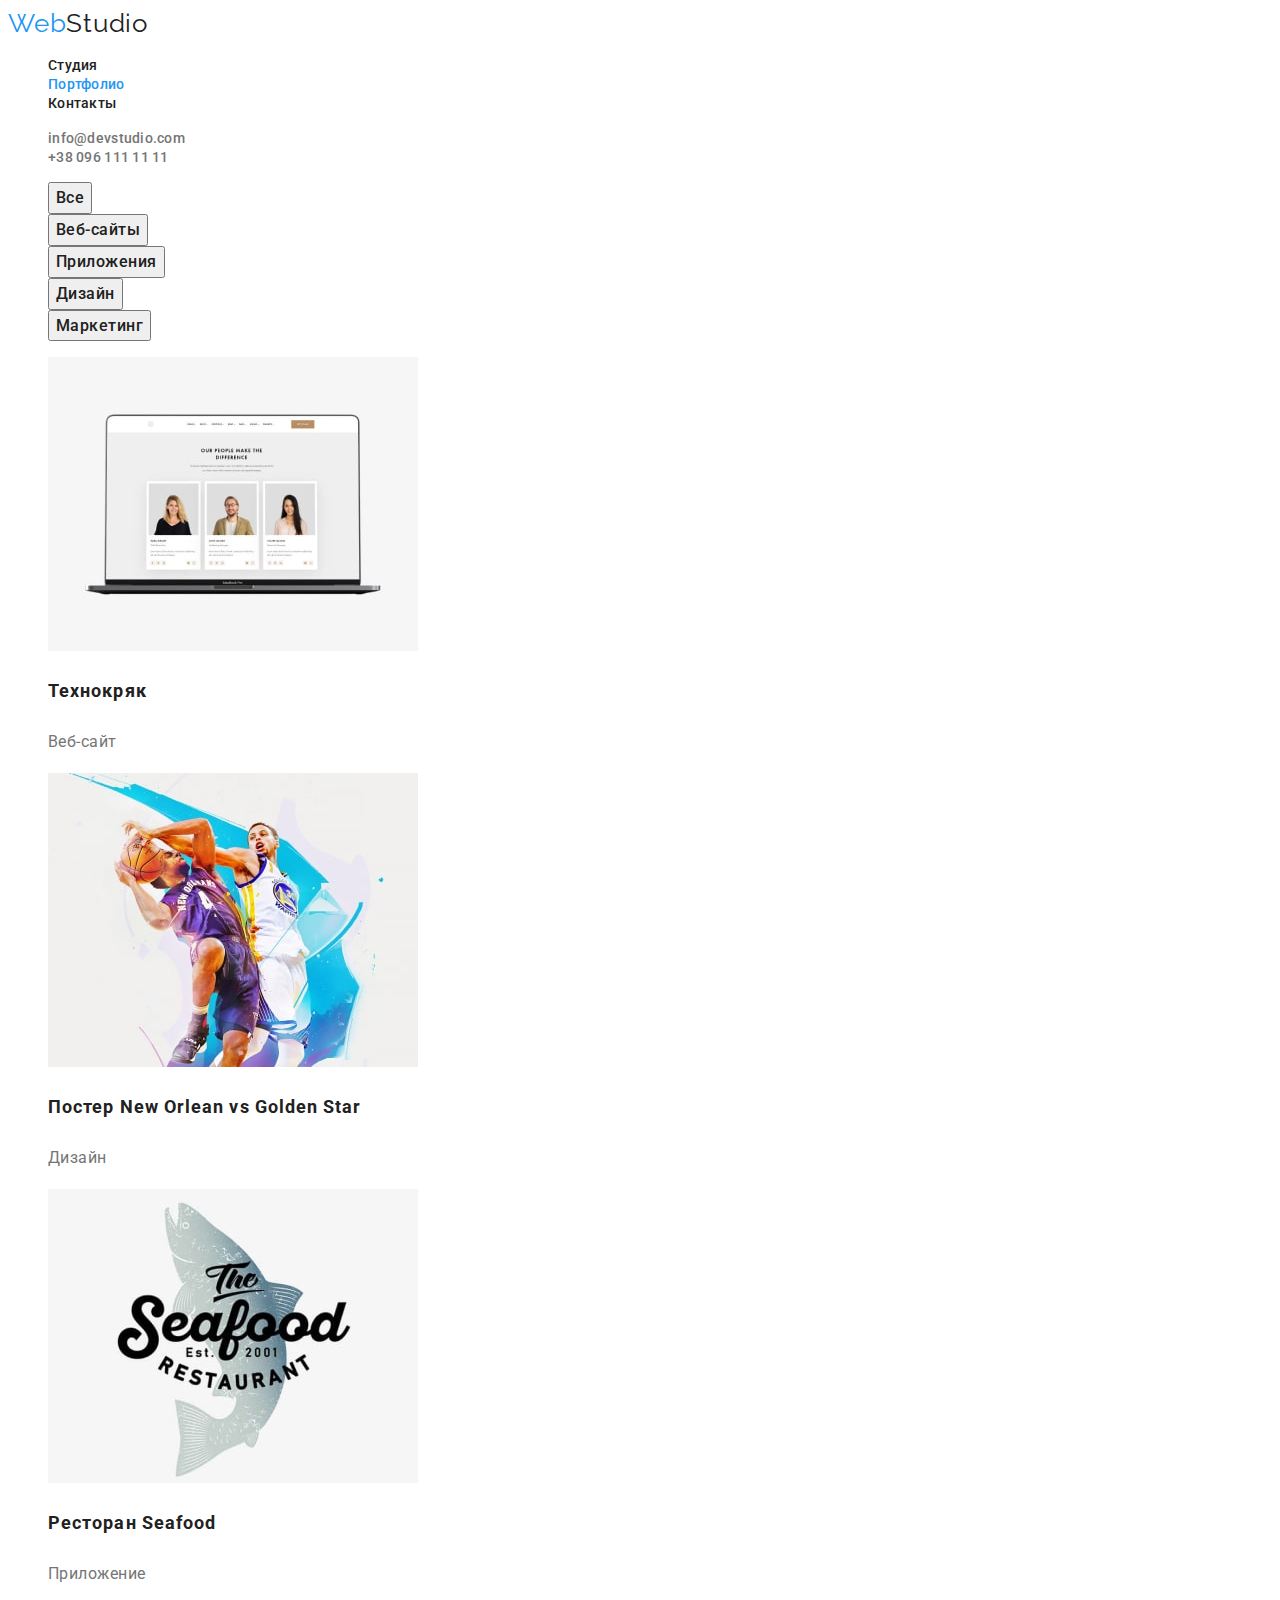
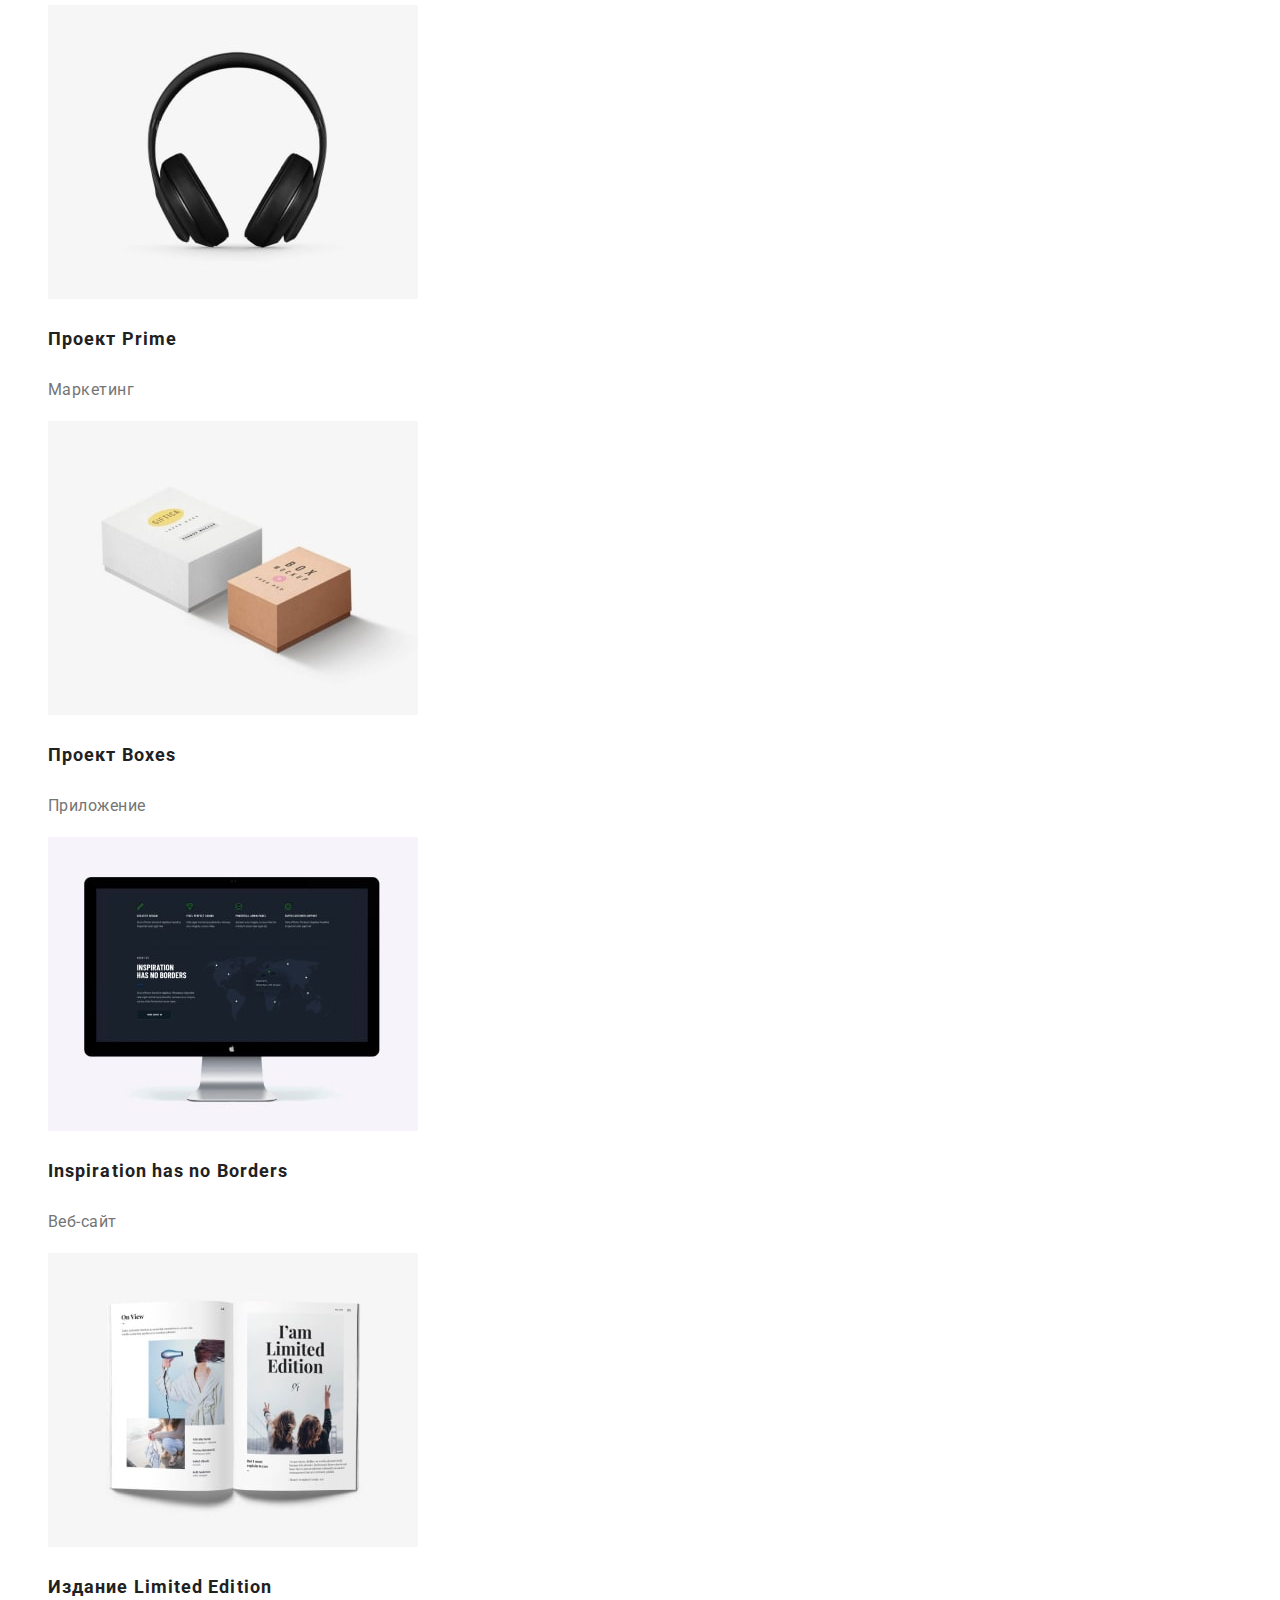
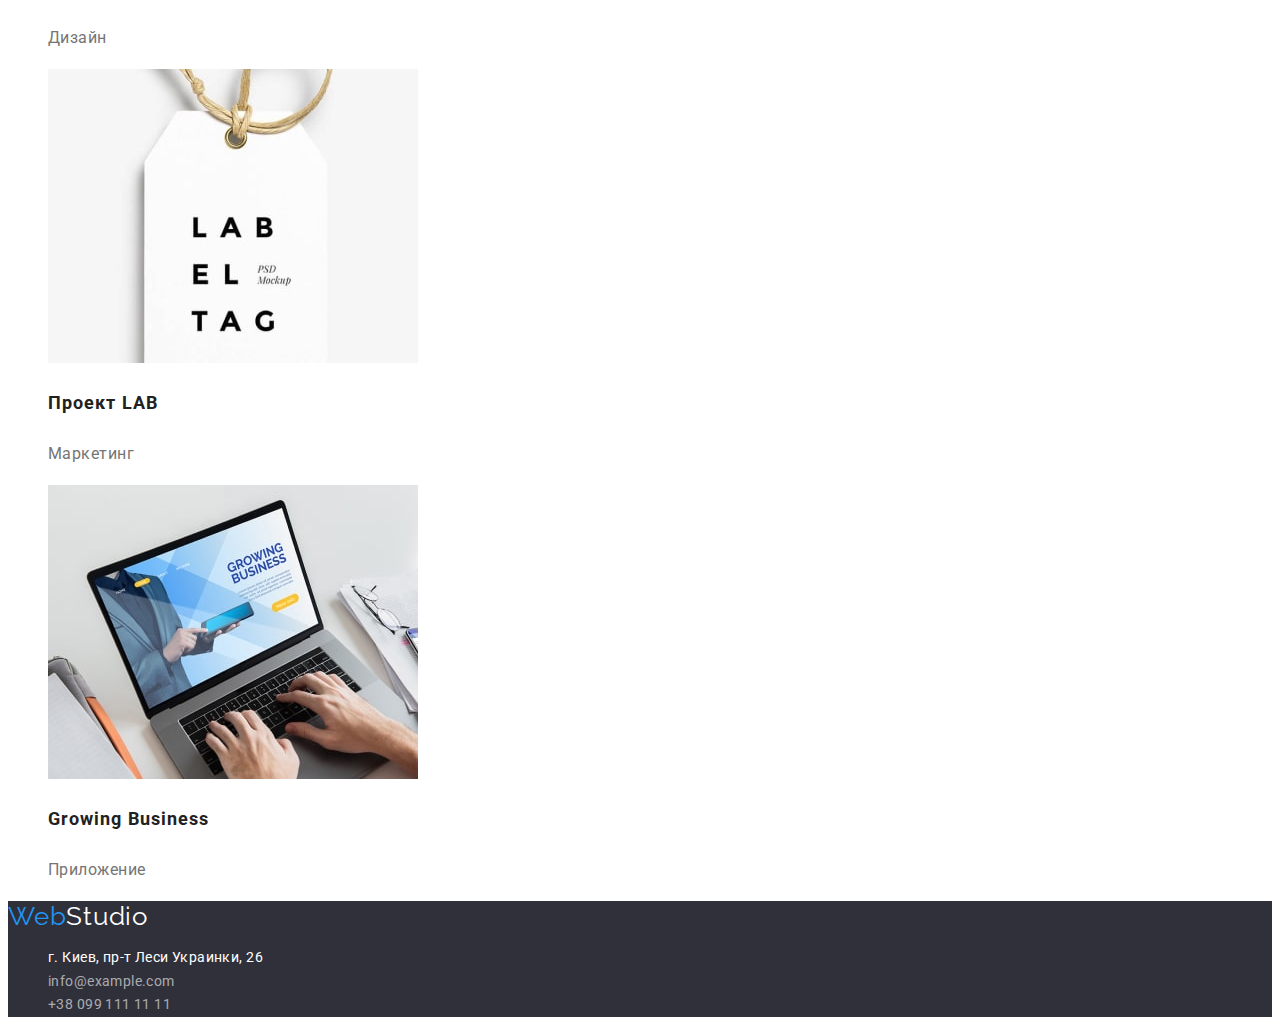
==== portfolio.html @ 33370db3 "+" ====
<!DOCTYPE html>
<html lang="en">
  <head>
    <meta charset="UTF-8" />
    <meta http-equiv="X-UA-Compatible" content="IE=edge" />
    <meta name="viewport" content="width=device-width, initial-scale=1.0" />
    <title>Document</title>
    <link rel="preconnect" href="https://fonts.googleapis.com" />
    <link rel="preconnect" href="https://fonts.gstatic.com" crossorigin />
    <link
      href="https://fonts.googleapis.com/css2?family=Raleway:wght@700&family=Roboto:wght@400;500;700;900&display=swap"
      rel="stylesheet"
    />
    <link rel="stylesheet" href="./css/styles.css" />
  </head>
  <body>
    <header class="header">
      <nav class="navigation">
        <a href="" class="logo">Web<span class="logo-studio">Studio</span></a>
        <ul class="header-list list">
          <li class="header-item">
            <a href="./index.html" class="header-link">Студия</a>
          </li>
          <li class="header-item">
            <a href="./portfolio.html" class="header-link current-header"
              >Портфолио</a
            >
          </li>
          <li class="header-item">
            <a href="" class="header-link">Контакты</a>
          </li>
        </ul>
      </nav>
      <ul class="header-info list">
        <li>
          <a href="mailto:info@devstudio.com" class="header-info-adres"
            >info@devstudio.com</a
          >
        </li>
        <li>
          <a href="tel:+380961111111" class="header-info-adres"
            >+38 096 111 11 11</a
          >
        </li>
      </ul>
    </header>
    <main>
      <section class="product">
        <ul class="list">
          <li>
            <button type="button" class="portfolio-button current">Все</button>
          </li>
          <li>
            <button type="button" class="portfolio-button current">
              Веб-сайты
            </button>
          </li>
          <li>
            <button type="button" class="portfolio-button current">
              Приложения
            </button>
          </li>
          <li>
            <button type="button" class="portfolio-button current">
              Дизайн
            </button>
          </li>
          <li>
            <button type="button" class="portfolio-button current">
              Маркетинг
            </button>
          </li>
        </ul>
        <ul class="list">
          <li>
            <a href="">
              <img
                src="./images/portfolio/portfolio_1.jpg"
                alt="Технокряк"
                width="370"
              />
              <h3 class="product-title">Технокряк</h3>
              <p class="product-link">Веб-сайт</p>
            </a>
          </li>
          <li>
            <a href="">
              <img
                src="./images/portfolio/portfolio_2.jpg"
                alt="Постер New Orlean vs Golden Star"
                width="370"
              />
              <h3 class="product-title">Постер New Orlean vs Golden Star</h3>
              <p class="product-link">Дизайн</p>
            </a>
          </li>
          <li>
            <a href="">
              <img
                src="./images/portfolio/portfolio_3.jpg"
                alt="Ресторан Seafood"
                width="370"
              />
              <h3 class="product-title">Ресторан Seafood</h3>
              <p class="product-link">Приложение</p>
            </a>
          </li>
          <li>
            <a href="">
              <img
                src="./images/portfolio/portfolio_4.jpg"
                alt="Проект Prime"
                width="370"
              />
              <h3 class="product-title">Проект Prime</h3>
              <p class="product-link">Маркетинг</p>
            </a>
          </li>
          <li>
            <a href="">
              <img
                src="./images/portfolio/portfolio_5.jpg"
                alt="Проект Boxes"
                width="370"
              />
              <h3 class="product-title">Проект Boxes</h3>
              <p class="product-link">Приложение</p>
            </a>
          </li>
          <li>
            <a href="">
              <img
                src="./images/portfolio/portfolio_6.jpg"
                alt="Вдохновение не имеет границ"
                width="370"
              />
              <h3 class="product-title">Inspiration has no Borders</h3>
              <p class="product-link">Веб-сайт</p>
            </a>
          </li>
          <li>
            <a href="">
              <img
                src="./images/portfolio/portfolio_7.jpg"
                alt="Издание Limited Edition"
                width="370"
              />
              <h3 class="product-title">Издание Limited Edition</h3>
              <p class="product-link">Дизайн</p>
            </a>
          </li>
          <li>
            <a href="">
              <img
                src="./images/portfolio/portfolio_8.jpg"
                alt="Проект LAB"
                width="370"
              />
              <h3 class="product-title">Проект LAB</h3>
              <p class="product-link">Маркетинг</p>
            </a>
          </li>
          <li>
            <a href="">
              <img
                src="./images/portfolio/portfolio_9.jpg"
                alt="Растущий бизнес"
                width="370"
              />
              <h3 class="product-title">Growing Business</h3>
              <p class="product-link">Приложение</p>
            </a>
          </li>
        </ul>
      </section>
    </main>
    <footer class="footer">
      <a href="" class="logo"
        >Web<span class="logo-studio-footer">Studio</span></a
      >
      <address class="addres">
        <ul class="list">
          <li>
            <a
              href="https://goo.gl/maps/QUuvnyWLSzRkLZpE9"
              target="blank"
              rel="noopener noreferrer nofollow"
              class="footer-info-adres"
              >г. Киев, пр-т Леси Украинки, 26</a
            >
          </li>
          <li>
            <a href="mailto:info@example.com" class="footer-info"
              >info@example.com</a
            >
          </li>
          <li>
            <a href="tel:+380991111111" class="footer-info"
              >+38 099 111 11 11</a
            >
          </li>
        </ul>
      </address>
    </footer>
  </body>
</html>
---- css/styles.css ----
:root {
  --header-text-color: #212121;
  --list-text-color: #757575;
  --selection-text-color: #2196f3;
  --hero-btn-color: #ffffff;
  --portfolio-btn-color: #f5f4fa;
}

body {
  font-family: "Roboto", sans-serif;
  background-color: var(--hero-btn-color);
  color: #757575;
}

.list {
  list-style: none;
}

a {
  text-decoration: none;
}

/*--------HEDER---------*/

.header {
  background: #ffffff;
}

.logo {
  font-family: Raleway;
  font-size: 26px;
  line-height: 1.19;
  letter-spacing: 0.03em;
  color: #2196f3;
}
.logo-studio {
  color: var(--header-text-color);
}
.logo-studio-footer {
  color: #ffffff;
}

/*--------------header-list----------------*/

.header-link {
  font-weight: 500;
  font-size: 14px;
  line-height: 1.14;
  letter-spacing: 0.02em;

  color: var(--header-text-color);
}

.current-header {
  color: var(--selection-text-color);
}

.header-link:hover,
.header-link:focus {
  color: var(--selection-text-color);
}

/*---------Heder info list------*/
.header-info-adres {
  font-weight: 500;
  font-size: 14px;
  line-height: 1.14;
  letter-spacing: 0.02em;

  color: var(--list-text-color);
}

.header-info-adres:hover,
.header-info-adres:focus {
  color: var(--selection-text-color);
}

/*--------hero--------------*/

.hero {
  background: #2f303a;
}

.hero-title {
  font-weight: 900;
  font-size: 44px;
  line-height: 1.36;
  /* or 136% */

  text-align: center;
  letter-spacing: 0.06em;
  text-transform: uppercase;

  color: #ffffff;
}
.hero-button {
  font-family: inherit;
  font-weight: 500;
  font-size: 16px;
  line-height: 1.87;
  /* identical to box height, or 187% */

  display: flex;
  align-items: center;
  text-align: center;
  letter-spacing: 0.06em;

  color: var(--hero-btn-color);
  background-color: var(--selection-text-color);
  cursor: pointer;
}
.hero-button-current:hover,
.hero-button-current:focus {
  background: var(--hero-btn-color);
  color: #188ce8;
}
/*--------------about list-------------------*/

.about-title {
  font-weight: 500;
  font-size: 14px;
  line-height: 1.14;
  letter-spacing: 0.03em;
  text-transform: uppercase;

  color: var(--header-text-color);
}

.about-after-title {
  font-weight: 400;
  font-size: 14px;
  line-height: 1.71;
  /* or 171% */

  letter-spacing: 0.03em;
}

/*-------------------work------------------------*/
.work-header {
  font-weight: 700;
  font-size: 36px;
  line-height: 1.16;
  text-align: center;
  letter-spacing: 0.03em;

  color: var(--header-text-color);
}

/*------------------team---------------------------*/
.team-header {
  font-weight: 700;
  font-size: 36px;
  line-height: 1.16;
  text-align: center;
  letter-spacing: 0.03em;

  color: var(--header-text-color);
}
.team-name {
  font-weight: 500;
  font-size: 16px;
  line-height: 1.19;

  letter-spacing: 0.03em;

  color: var(--header-text-color);
}

.team-position {
  font-weight: 400;
  font-size: 16px;
  line-height: 1.19;

  letter-spacing: 0.03em;
}

/*-------------------footer-------------------------*/
.footer {
  background: #2f303a;
}

.addres {
  font-style: normal;
  font-weight: 400;
  font-size: 14px;
  line-height: 1.71;
  letter-spacing: 0.03em;
}

.footer-info-adres {
  color: #ffffff;
}
.footer-info-adres:hover,
.footer-info-adres:focus {
  color: var(--selection-text-color);
}

.footer-info {
  color: rgba(255, 255, 255, 0.6);
}
.footer-info:hover,
.footer-info:focus {
  color: var(--selection-text-color);
}

/*--------------portfolio----------------*/

.portfolio-button {
  font-family: inherit;
  font-weight: 500;
  font-size: 16px;
  line-height: 1.62;
  /* identical to box height, or 162% */

  text-align: center;
  letter-spacing: 0.03em;

  color: var(--header-text-color);
  cursor: pointer;
}

.current:hover,
.current:focus {
  background: var(--selection-text-color);
  color: var(--hero-btn-color);
}

/*------------------PRODUCT-------------------------*/
.product-title {
  font-weight: 700;
  font-size: 18px;
  line-height: 2;
  /* identical to box height, or 200% */

  letter-spacing: 0.06em;

  color: var(--header-text-color);
}

.product-link {
  font-weight: 400;
  font-size: 16px;
  line-height: 1.87;
  /* identical to box height, or 187% */

  letter-spacing: 0.03em;

  color: var(--list-text-color);
}
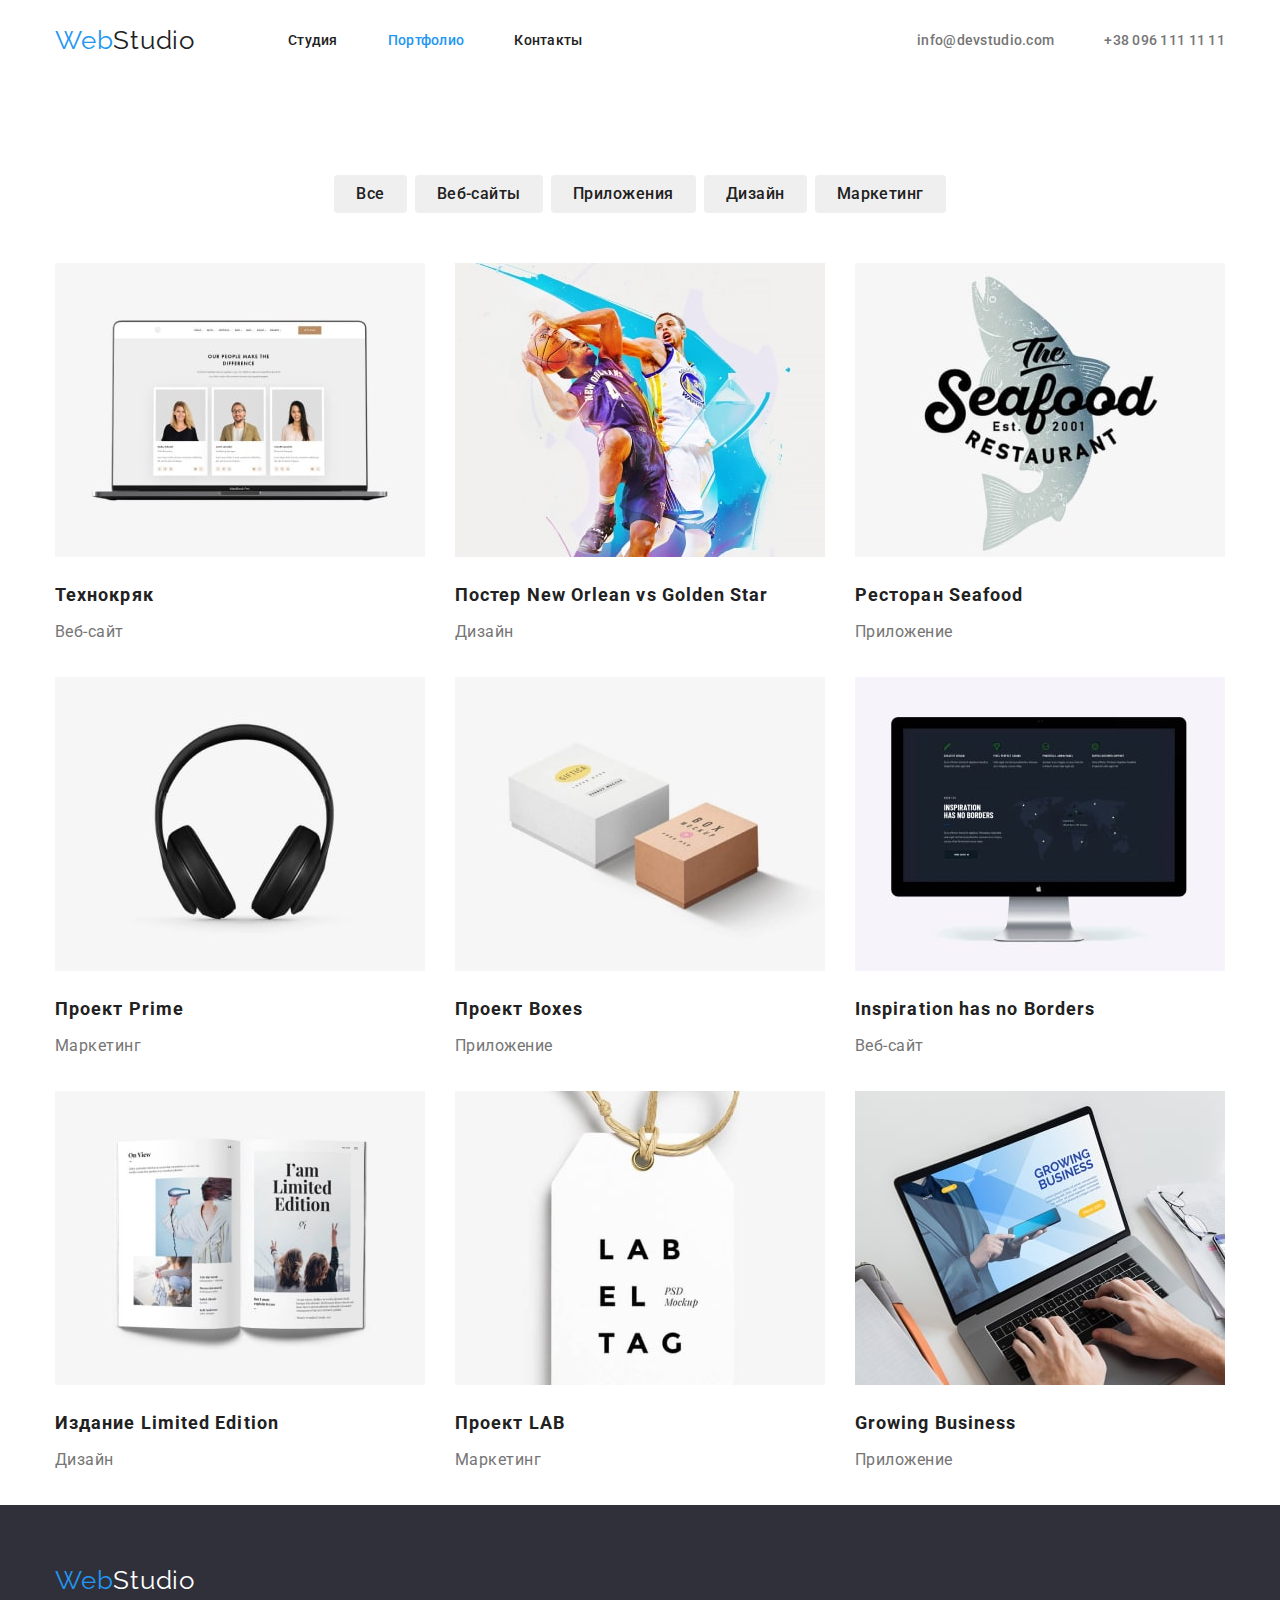
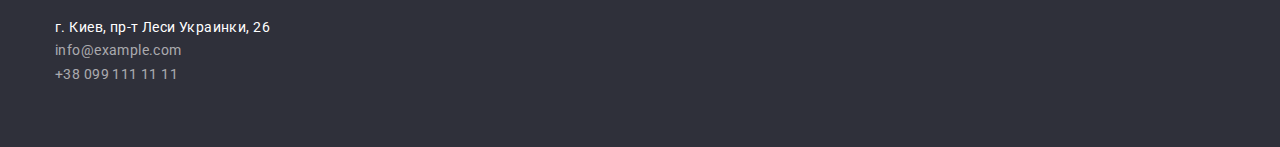
==== commit d1af21a9: "DZ3" ====
--- a/portfolio.html
+++ b/portfolio.html
@@ -11,196 +11,232 @@
       href="https://fonts.googleapis.com/css2?family=Raleway:wght@700&family=Roboto:wght@400;500;700;900&display=swap"
       rel="stylesheet"
     />
+    <link
+      rel="stylesheet"
+      href="https://cdnjs.cloudflare.com/ajax/libs/modern-normalize/1.1.0/modern-normalize.min.css"
+    />
     <link rel="stylesheet" href="./css/styles.css" />
   </head>
   <body>
     <header class="header">
-      <nav class="navigation">
-        <a href="" class="logo">Web<span class="logo-studio">Studio</span></a>
-        <ul class="header-list list">
-          <li class="header-item">
-            <a href="./index.html" class="header-link">Студия</a>
-          </li>
-          <li class="header-item">
-            <a href="./portfolio.html" class="header-link current-header"
-              >Портфолио</a
+      <div class="navigation container">
+        <nav class="navigation">
+          <a href="" class="logo">Web<span class="logo-studio">Studio</span></a>
+          <ul class="header-list list">
+            <li class="header-item">
+              <a href="./index.html" class="header-link">Студия</a>
+            </li>
+            <li class="header-item">
+              <a href="./portfolio.html" class="header-link current-header"
+                >Портфолио</a
+              >
+            </li>
+            <li class="header-item">
+              <a href="" class="header-link">Контакты</a>
+            </li>
+          </ul>
+        </nav>
+        <ul class="header-info list">
+          <li>
+            <a href="mailto:info@devstudio.com" class="header-info-adres"
+              >info@devstudio.com</a
             >
           </li>
-          <li class="header-item">
-            <a href="" class="header-link">Контакты</a>
+          <li>
+            <a href="tel:+380961111111" class="header-info-adres"
+              >+38 096 111 11 11</a
+            >
           </li>
         </ul>
-      </nav>
-      <ul class="header-info list">
-        <li>
-          <a href="mailto:info@devstudio.com" class="header-info-adres"
-            >info@devstudio.com</a
-          >
-        </li>
-        <li>
-          <a href="tel:+380961111111" class="header-info-adres"
-            >+38 096 111 11 11</a
-          >
-        </li>
-      </ul>
+      </div>
     </header>
     <main>
       <section class="product">
-        <ul class="list">
-          <li>
-            <button type="button" class="portfolio-button current">Все</button>
-          </li>
-          <li>
-            <button type="button" class="portfolio-button current">
-              Веб-сайты
-            </button>
-          </li>
-          <li>
-            <button type="button" class="portfolio-button current">
-              Приложения
-            </button>
-          </li>
-          <li>
-            <button type="button" class="portfolio-button current">
-              Дизайн
-            </button>
-          </li>
-          <li>
-            <button type="button" class="portfolio-button current">
-              Маркетинг
-            </button>
-          </li>
-        </ul>
-        <ul class="list">
-          <li>
-            <a href="">
-              <img
-                src="./images/portfolio/portfolio_1.jpg"
-                alt="Технокряк"
-                width="370"
-              />
-              <h3 class="product-title">Технокряк</h3>
-              <p class="product-link">Веб-сайт</p>
-            </a>
-          </li>
-          <li>
-            <a href="">
-              <img
-                src="./images/portfolio/portfolio_2.jpg"
-                alt="Постер New Orlean vs Golden Star"
-                width="370"
-              />
-              <h3 class="product-title">Постер New Orlean vs Golden Star</h3>
-              <p class="product-link">Дизайн</p>
-            </a>
-          </li>
-          <li>
-            <a href="">
-              <img
-                src="./images/portfolio/portfolio_3.jpg"
-                alt="Ресторан Seafood"
-                width="370"
-              />
-              <h3 class="product-title">Ресторан Seafood</h3>
-              <p class="product-link">Приложение</p>
-            </a>
-          </li>
-          <li>
-            <a href="">
-              <img
-                src="./images/portfolio/portfolio_4.jpg"
-                alt="Проект Prime"
-                width="370"
-              />
-              <h3 class="product-title">Проект Prime</h3>
-              <p class="product-link">Маркетинг</p>
-            </a>
-          </li>
-          <li>
-            <a href="">
-              <img
-                src="./images/portfolio/portfolio_5.jpg"
-                alt="Проект Boxes"
-                width="370"
-              />
-              <h3 class="product-title">Проект Boxes</h3>
-              <p class="product-link">Приложение</p>
-            </a>
-          </li>
-          <li>
-            <a href="">
-              <img
-                src="./images/portfolio/portfolio_6.jpg"
-                alt="Вдохновение не имеет границ"
-                width="370"
-              />
-              <h3 class="product-title">Inspiration has no Borders</h3>
-              <p class="product-link">Веб-сайт</p>
-            </a>
-          </li>
-          <li>
-            <a href="">
-              <img
-                src="./images/portfolio/portfolio_7.jpg"
-                alt="Издание Limited Edition"
-                width="370"
-              />
-              <h3 class="product-title">Издание Limited Edition</h3>
-              <p class="product-link">Дизайн</p>
-            </a>
-          </li>
-          <li>
-            <a href="">
-              <img
-                src="./images/portfolio/portfolio_8.jpg"
-                alt="Проект LAB"
-                width="370"
-              />
-              <h3 class="product-title">Проект LAB</h3>
-              <p class="product-link">Маркетинг</p>
-            </a>
-          </li>
-          <li>
-            <a href="">
-              <img
-                src="./images/portfolio/portfolio_9.jpg"
-                alt="Растущий бизнес"
-                width="370"
-              />
-              <h3 class="product-title">Growing Business</h3>
-              <p class="product-link">Приложение</p>
-            </a>
-          </li>
-        </ul>
+        <div class="container">
+          <ul class="button-navigation list">
+            <li class="button-container">
+              <button type="button" class="portfolio-button current">
+                Все
+              </button>
+            </li>
+            <li class="button-container">
+              <button type="button" class="portfolio-button current">
+                Веб-сайты
+              </button>
+            </li>
+            <li class="button-container">
+              <button type="button" class="portfolio-button current">
+                Приложения
+              </button>
+            </li>
+            <li class="button-container">
+              <button type="button" class="portfolio-button current">
+                Дизайн
+              </button>
+            </li>
+            <li class="button-container">
+              <button type="button" class="portfolio-button current">
+                Маркетинг
+              </button>
+            </li>
+          </ul>
+          <!-- ------------------- PRODUCT --------------------------------->
+          <ul class="produkt-info list">
+            <li class="produkt-info-bloc">
+              <a href="">
+                <img
+                  src="./images/portfolio/portfolio_1.jpg"
+                  alt="Технокряк"
+                  width="370"
+                />
+                <div class="produkt-info-conteiner">
+                  <h3 class="product-title">Технокряк</h3>
+                  <p class="product-link">Веб-сайт</p>
+                </div>
+              </a>
+            </li>
+            <li class="produkt-info-bloc">
+              <a href="">
+                <img
+                  src="./images/portfolio/portfolio_2.jpg"
+                  alt="Постер New Orlean vs Golden Star"
+                  width="370"
+                />
+                <div class="produkt-info-conteiner">
+                  <h3 class="product-title">
+                    Постер New Orlean vs Golden Star
+                  </h3>
+                  <p class="product-link">Дизайн</p>
+                </div>
+              </a>
+            </li>
+            <li class="produkt-info-bloc">
+              <a href="">
+                <img
+                  src="./images/portfolio/portfolio_3.jpg"
+                  alt="Ресторан Seafood"
+                  width="370"
+                />
+                <div class="produkt-info-conteiner">
+                  <h3 class="product-title">Ресторан Seafood</h3>
+                  <p class="product-link">Приложение</p>
+                </div>
+              </a>
+            </li>
+            <li class="produkt-info-bloc">
+              <a href="">
+                <img
+                  src="./images/portfolio/portfolio_4.jpg"
+                  alt="Проект Prime"
+                  width="370"
+                />
+                <div class="produkt-info-conteiner">
+                  <h3 class="product-title">Проект Prime</h3>
+                  <p class="product-link">Маркетинг</p>
+                </div>
+              </a>
+            </li>
+            <li class="produkt-info-bloc">
+              <a href="">
+                <img
+                  src="./images/portfolio/portfolio_5.jpg"
+                  alt="Проект Boxes"
+                  width="370"
+                />
+                <div class="produkt-info-conteiner">
+                  <h3 class="product-title">Проект Boxes</h3>
+                  <p class="product-link">Приложение</p>
+                </div>
+              </a>
+            </li>
+            <li class="produkt-info-bloc">
+              <a href="">
+                <img
+                  src="./images/portfolio/portfolio_6.jpg"
+                  alt="Вдохновение не имеет границ"
+                  width="370"
+                />
+                <div class="produkt-info-conteiner">
+                  <h3 class="product-title">Inspiration has no Borders</h3>
+                  <p class="product-link">Веб-сайт</p>
+                </div>
+              </a>
+            </li>
+            <li class="produkt-info-bloc">
+              <a href="">
+                <img
+                  src="./images/portfolio/portfolio_7.jpg"
+                  alt="Издание Limited Edition"
+                  width="370"
+                />
+                <div class="produkt-info-conteiner">
+                  <h3 class="product-title">Издание Limited Edition</h3>
+                  <p class="product-link">Дизайн</p>
+                </div>
+              </a>
+            </li>
+            <li class="produkt-info-bloc">
+              <a href="">
+                <img
+                  src="./images/portfolio/portfolio_8.jpg"
+                  alt="Проект LAB"
+                  width="370"
+                />
+                <div class="produkt-info-conteiner">
+                  <h3 class="product-title">Проект LAB</h3>
+                  <p class="product-link">Маркетинг</p>
+                </div>
+              </a>
+            </li>
+
+            <li class="produkt-info-bloc"></li>
+            <li>
+              <a href="">
+                <img
+                  src="./images/portfolio/portfolio_9.jpg"
+                  alt="Растущий бизнес"
+                  width="370"
+                />
+                <div class="produkt-info-conteiner">
+                  <h3 class="product-title">Growing Business</h3>
+                  <p class="product-link">Приложение</p>
+                </div>
+              </a>
+            </li>
+          </ul>
+        </div>
       </section>
     </main>
+    <!-- ------------------FOOTER--------------------- -->
     <footer class="footer">
-      <a href="" class="logo"
-        >Web<span class="logo-studio-footer">Studio</span></a
-      >
-      <address class="addres">
-        <ul class="list">
-          <li>
-            <a
-              href="https://goo.gl/maps/QUuvnyWLSzRkLZpE9"
-              target="blank"
-              rel="noopener noreferrer nofollow"
-              class="footer-info-adres"
-              >г. Киев, пр-т Леси Украинки, 26</a
-            >
-          </li>
-          <li>
-            <a href="mailto:info@example.com" class="footer-info"
-              >info@example.com</a
-            >
-          </li>
-          <li>
-            <a href="tel:+380991111111" class="footer-info"
-              >+38 099 111 11 11</a
-            >
-          </li>
-        </ul>
-      </address>
+      <div class="container">
+        <a href="" class="logo"
+          >Web<span class="logo-studio-footer">Studio</span></a
+        >
+        <address class="addres">
+          <ul class="list">
+            <li>
+              <a
+                href="https://goo.gl/maps/QUuvnyWLSzRkLZpE9"
+                target="blank"
+                rel="noopener noreferrer nofollow"
+                class="footer-info-adres"
+                >г. Киев, пр-т Леси Украинки, 26</a
+              >
+            </li>
+            <li>
+              <a href="mailto:info@example.com" class="footer-info"
+                >info@example.com</a
+              >
+            </li>
+            <li>
+              <a href="tel:+380991111111" class="footer-info"
+                >+38 099 111 11 11</a
+              >
+            </li>
+          </ul>
+        </address>
+      </div>
     </footer>
   </body>
 </html>
--- a/css/styles.css
+++ b/css/styles.css
@@ -6,6 +6,29 @@
   --portfolio-btn-color: #f5f4fa;
 }
 
+* {
+  box-sizing: border-box;
+}
+
+p,
+h1,
+h2,
+h3,
+h4,
+h5,
+h6 {
+  margin: 0px;
+}
+
+ul {
+  margin: 0px;
+  padding: 0px;
+}
+
+img {
+  display: block;
+}
+
 body {
   font-family: "Roboto", sans-serif;
   background-color: var(--hero-btn-color);
@@ -20,10 +43,26 @@
   text-decoration: none;
 }
 
-/*--------HEDER---------*/
+.container {
+  width: 1200px;
+  padding-left: 15px;
+  padding-right: 15px;
+  margin: 0 auto;
+  /* outline: 2px solid tomato; */
+}
+
+/*--------HEADER---------*/
 
 .header {
+  display: flex;
+  padding-top: 25px;
+  padding-bottom: 25px;
   background: #ffffff;
+}
+
+.navigation {
+  display: flex;
+  align-items: center;
 }
 
 .logo {
@@ -32,6 +71,7 @@
   line-height: 1.19;
   letter-spacing: 0.03em;
   color: #2196f3;
+  /* margin-left: 215px;*/
 }
 .logo-studio {
   color: var(--header-text-color);
@@ -41,6 +81,16 @@
 }
 
 /*--------------header-list----------------*/
+.header-list {
+  display: flex;
+  align-items: center;
+  margin-left: 93px;
+}
+
+/*------Селектор соседа---------*/
+.header-item + .header-item {
+  margin-left: 50px;
+}
 
 .header-link {
   font-weight: 500;
@@ -61,6 +111,11 @@
 }
 
 /*---------Heder info list------*/
+.header-info {
+  display: flex;
+  margin-left: auto;
+}
+
 .header-info-adres {
   font-weight: 500;
   font-size: 14px;
@@ -68,6 +123,7 @@
   letter-spacing: 0.02em;
 
   color: var(--list-text-color);
+  margin-left: 50px;
 }
 
 .header-info-adres:hover,
@@ -75,10 +131,20 @@
   color: var(--selection-text-color);
 }
 
-/*--------hero--------------*/
+/*--------HERO--------------*/
 
 .hero {
   background: #2f303a;
+  text-align: center;
+  display: flex;
+  padding-top: 200px;
+  padding-bottom: 200px;
+  
+  /* outline: 2px solid tomato; */
+}
+
+.hero-container {
+  width: 696px
 }
 
 .hero-title {
@@ -88,8 +154,11 @@
   /* or 136% */
 
   text-align: center;
+
   letter-spacing: 0.06em;
   text-transform: uppercase;
+
+  margin-bottom: 30px;
 
   color: #ffffff;
 }
@@ -100,7 +169,9 @@
   line-height: 1.87;
   /* identical to box height, or 187% */
 
-  display: flex;
+  border-radius: 4px;
+  padding: 10px 32px;
+
   align-items: center;
   text-align: center;
   letter-spacing: 0.06em;
@@ -115,6 +186,28 @@
   color: #188ce8;
 }
 /*--------------about list-------------------*/
+
+.about {
+  padding-top: 94px;
+  padding-bottom: 94px;
+  display: flex;
+  /* outline: 2px solid tomato; */
+}
+
+.about-container {
+  display: flex;
+  margin-left: - 30px;
+}
+
+.about-container-title {
+  /* width: calc(100% /4 - 30); */
+  /* margin-left: 30px; */
+}
+
+.about-container-title + .about-container-title {
+  width: 270;
+  margin-left: 30px;
+}
 
 .about-title {
   font-weight: 500;
@@ -133,9 +226,16 @@
   /* or 171% */
 
   letter-spacing: 0.03em;
+  margin-top: 10px;
 }
 
 /*-------------------work------------------------*/
+.work {
+  display: flex;
+  padding-bottom: 94px;
+  /* outline: 2px solid tomato; */
+}
+
 .work-header {
   font-weight: 700;
   font-size: 36px;
@@ -146,7 +246,31 @@
   color: var(--header-text-color);
 }
 
+.work-container {
+  display: flex;
+}
+
+.work-img + .work-img {
+  margin-left: 30px;
+}
+
+.work-img {
+  margin-top: 50px;
+}
+
 /*------------------team---------------------------*/
+
+.team {
+  display: flex;
+  /*padding-top: 94px;*/
+  padding-bottom: 94px;
+  /* outline: 2px solid tomato; */
+}
+
+.team-container {
+  display: flex;
+}
+
 .team-header {
   font-weight: 700;
   font-size: 36px;
@@ -156,6 +280,22 @@
 
   color: var(--header-text-color);
 }
+
+.team-img {
+  margin-top: 50px;
+  border-radius: 0px 0px 4px 4px;
+  /* outline: 2px solid tomato; */
+}
+
+.team-img + .team-img {
+  margin-left: 30px;
+}
+
+.team-name-conteiner {
+  padding-top: 30px;
+  text-align: center;
+}
+
 .team-name {
   font-weight: 500;
   font-size: 16px;
@@ -172,12 +312,18 @@
   line-height: 1.19;
 
   letter-spacing: 0.03em;
+  margin-top: 10px;
+  margin-bottom: 30px;
 }
 
 /*-------------------footer-------------------------*/
 .footer {
+  padding-top: 60px;
+  padding-bottom: 60px;
   background: #2f303a;
-}
+  /* outline: 2px solid tomato; */
+}
+
 
 .addres {
   font-style: normal;
@@ -185,6 +331,7 @@
   font-size: 14px;
   line-height: 1.71;
   letter-spacing: 0.03em;
+  margin-top: 20px;
 }
 
 .footer-info-adres {
@@ -197,13 +344,29 @@
 
 .footer-info {
   color: rgba(255, 255, 255, 0.6);
+  margin-top: 9px;
 }
 .footer-info:hover,
 .footer-info:focus {
   color: var(--selection-text-color);
 }
 
-/*--------------portfolio----------------*/
+/*--------------PORTFOLIO----------------*/
+
+.product {
+  /* outline: 2px solid tomato; */
+}
+
+.button-navigation {
+  display: flex;
+  padding-top: 94px;
+  padding-bottom: 50px;
+  justify-content: center
+}
+
+.button-container + .button-container{
+  margin-left: 8px;
+}
 
 .portfolio-button {
   font-family: inherit;
@@ -217,6 +380,10 @@
 
   color: var(--header-text-color);
   cursor: pointer;
+
+  border-radius: 4px;
+  padding: 6px 22px;
+  border: none;
 }
 
 .current:hover,
@@ -226,6 +393,25 @@
 }
 
 /*------------------PRODUCT-------------------------*/
+.produkt-info {
+  display: flex;
+  flex-wrap: wrap;
+  margin-left: -30px;
+  /* margin-bottom: -60px; */
+}
+
+
+
+.produkt-info-bloc {
+  width: calc(100% /3 -30px);
+  margin-left: 30px;
+  margin-bottom: 30px;
+}
+
+
+.produkt-info-conteiner {
+}
+
 .product-title {
   font-weight: 700;
   font-size: 18px;
@@ -235,6 +421,7 @@
   letter-spacing: 0.06em;
 
   color: var(--header-text-color);
+  margin-top: 20px;
 }
 
 .product-link {
@@ -246,4 +433,5 @@
   letter-spacing: 0.03em;
 
   color: var(--list-text-color);
-}
+  margin-top: 4px;
+}
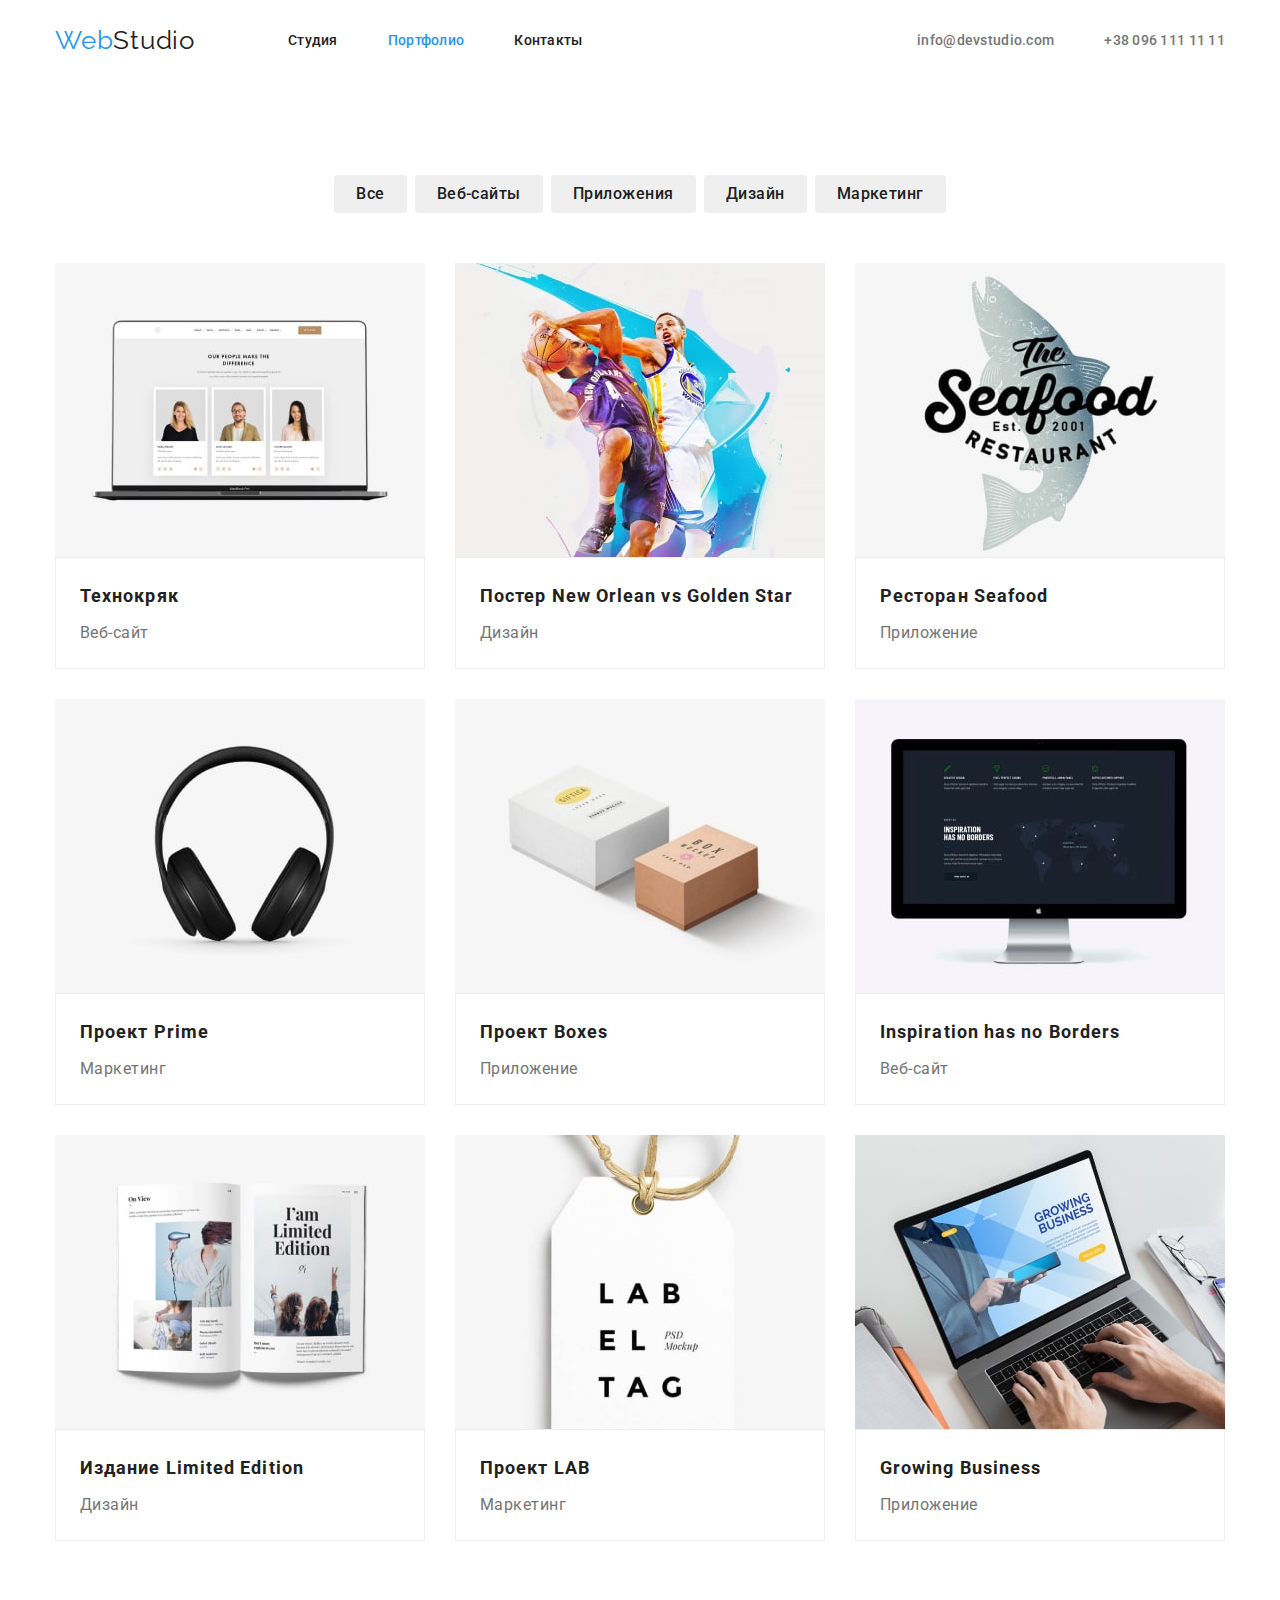
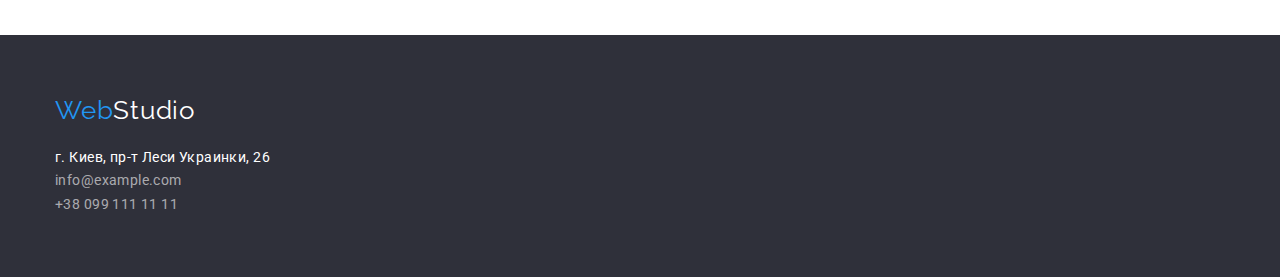
==== commit 1a38279e: "Сергій Дикий, замечания+" ====
--- a/portfolio.html
+++ b/portfolio.html
@@ -37,12 +37,12 @@
           </ul>
         </nav>
         <ul class="header-info list">
-          <li>
+          <li class="header-item">
             <a href="mailto:info@devstudio.com" class="header-info-adres"
               >info@devstudio.com</a
             >
           </li>
-          <li>
+          <li class="header-item">
             <a href="tel:+380961111111" class="header-info-adres"
               >+38 096 111 11 11</a
             >
@@ -188,9 +188,7 @@
                 </div>
               </a>
             </li>
-
-            <li class="produkt-info-bloc"></li>
-            <li>
+            <li class="produkt-info-bloc">
               <a href="">
                 <img
                   src="./images/portfolio/portfolio_9.jpg"
--- a/css/styles.css
+++ b/css/styles.css
@@ -4,6 +4,7 @@
   --selection-text-color: #2196f3;
   --hero-btn-color: #ffffff;
   --portfolio-btn-color: #f5f4fa;
+  /* --outlain-for-layout:tomato; */
 }
 
 * {
@@ -48,7 +49,7 @@
   padding-left: 15px;
   padding-right: 15px;
   margin: 0 auto;
-  /* outline: 2px solid tomato; */
+  outline: 2px solid var(--outlain-for-layout);
 }
 
 /*--------HEADER---------*/
@@ -76,9 +77,7 @@
 .logo-studio {
   color: var(--header-text-color);
 }
-.logo-studio-footer {
-  color: #ffffff;
-}
+
 
 /*--------------header-list----------------*/
 .header-list {
@@ -123,7 +122,6 @@
   letter-spacing: 0.02em;
 
   color: var(--list-text-color);
-  margin-left: 50px;
 }
 
 .header-info-adres:hover,
@@ -136,11 +134,10 @@
 .hero {
   background: #2f303a;
   text-align: center;
-  display: flex;
   padding-top: 200px;
   padding-bottom: 200px;
   
-  /* outline: 2px solid tomato; */
+  outline: 2px solid var(--outlain-for-layout);
 }
 
 .hero-container {
@@ -190,27 +187,24 @@
 .about {
   padding-top: 94px;
   padding-bottom: 94px;
-  display: flex;
-  /* outline: 2px solid tomato; */
+  outline: 2px solid var(--outlain-for-layout);
 }
 
 .about-container {
   display: flex;
-  margin-left: - 30px;
+  /* margin-left: - 30px; */
 }
 
 .about-container-title {
-  /* width: calc(100% /4 - 30); */
-  /* margin-left: 30px; */
+  width: 270px;
 }
 
 .about-container-title + .about-container-title {
-  width: 270;
   margin-left: 30px;
 }
 
 .about-title {
-  font-weight: 500;
+  font-weight: 700;
   font-size: 14px;
   line-height: 1.14;
   letter-spacing: 0.03em;
@@ -231,9 +225,8 @@
 
 /*-------------------work------------------------*/
 .work {
-  display: flex;
   padding-bottom: 94px;
-  /* outline: 2px solid tomato; */
+  outline: 2px solid var(--outlain-for-layout);
 }
 
 .work-header {
@@ -242,7 +235,7 @@
   line-height: 1.16;
   text-align: center;
   letter-spacing: 0.03em;
-
+  margin-bottom: 50px;
   color: var(--header-text-color);
 }
 
@@ -254,17 +247,14 @@
   margin-left: 30px;
 }
 
-.work-img {
-  margin-top: 50px;
-}
 
 /*------------------team---------------------------*/
 
 .team {
-  display: flex;
-  /*padding-top: 94px;*/
+  padding-top: 94px;
   padding-bottom: 94px;
-  /* outline: 2px solid tomato; */
+  background-color: var(--portfolio-btn-color);
+  outline: 2px solid var(--outlain-for-layout);
 }
 
 .team-container {
@@ -277,14 +267,15 @@
   line-height: 1.16;
   text-align: center;
   letter-spacing: 0.03em;
+  margin-bottom: 50px;
 
   color: var(--header-text-color);
 }
 
 .team-img {
-  margin-top: 50px;
   border-radius: 0px 0px 4px 4px;
-  /* outline: 2px solid tomato; */
+  box-shadow: 0px 1px 3px rgba(0, 0, 0, 0.12), 0px 1px 1px rgba(0, 0, 0, 0.14), 0px 2px 1px rgba(0, 0, 0, 0.2);
+  background-color: var(--hero-btn-color);
 }
 
 .team-img + .team-img {
@@ -293,6 +284,7 @@
 
 .team-name-conteiner {
   padding-top: 30px;
+  padding-bottom: 30px;
   text-align: center;
 }
 
@@ -313,7 +305,6 @@
 
   letter-spacing: 0.03em;
   margin-top: 10px;
-  margin-bottom: 30px;
 }
 
 /*-------------------footer-------------------------*/
@@ -321,9 +312,14 @@
   padding-top: 60px;
   padding-bottom: 60px;
   background: #2f303a;
-  /* outline: 2px solid tomato; */
-}
-
+  outline: 2px solid var(--outlain-for-layout);
+}
+
+.logo-studio-footer {
+  display: inline-block;;
+  margin-bottom: 20px;
+  color: #ffffff;
+}
 
 .addres {
   font-style: normal;
@@ -331,7 +327,7 @@
   font-size: 14px;
   line-height: 1.71;
   letter-spacing: 0.03em;
-  margin-top: 20px;
+
 }
 
 .footer-info-adres {
@@ -342,9 +338,12 @@
   color: var(--selection-text-color);
 }
 
+.footer-item:not(:last-child) {
+  margin-bottom: 9px;
+}
+
 .footer-info {
   color: rgba(255, 255, 255, 0.6);
-  margin-top: 9px;
 }
 .footer-info:hover,
 .footer-info:focus {
@@ -354,13 +353,14 @@
 /*--------------PORTFOLIO----------------*/
 
 .product {
-  /* outline: 2px solid tomato; */
+  padding-top: 94px;
+  padding-bottom: 94px;
+  outline: 2px solid var(--outlain-for-layout);
 }
 
 .button-navigation {
   display: flex;
-  padding-top: 94px;
-  padding-bottom: 50px;
+  margin-bottom: 50px;
   justify-content: center
 }
 
@@ -397,19 +397,23 @@
   display: flex;
   flex-wrap: wrap;
   margin-left: -30px;
-  /* margin-bottom: -60px; */
-}
-
+  margin-top: -30px;
+  outline: 2px solid var(--outlain-for-layout);
+
+}
 
 
 .produkt-info-bloc {
   width: calc(100% /3 -30px);
   margin-left: 30px;
-  margin-bottom: 30px;
+  margin-top: 30px;
 }
 
 
 .produkt-info-conteiner {
+  padding: 20px 24px 20px 24px;
+  border: 1px solid #EEEEEE;
+
 }
 
 .product-title {
@@ -419,9 +423,9 @@
   /* identical to box height, or 200% */
 
   letter-spacing: 0.06em;
-
-  color: var(--header-text-color);
-  margin-top: 20px;
+  padding-bottom: 4px;
+
+  color: var(--header-text-color);
 }
 
 .product-link {
@@ -433,5 +437,4 @@
   letter-spacing: 0.03em;
 
   color: var(--list-text-color);
-  margin-top: 4px;
-}
+}
